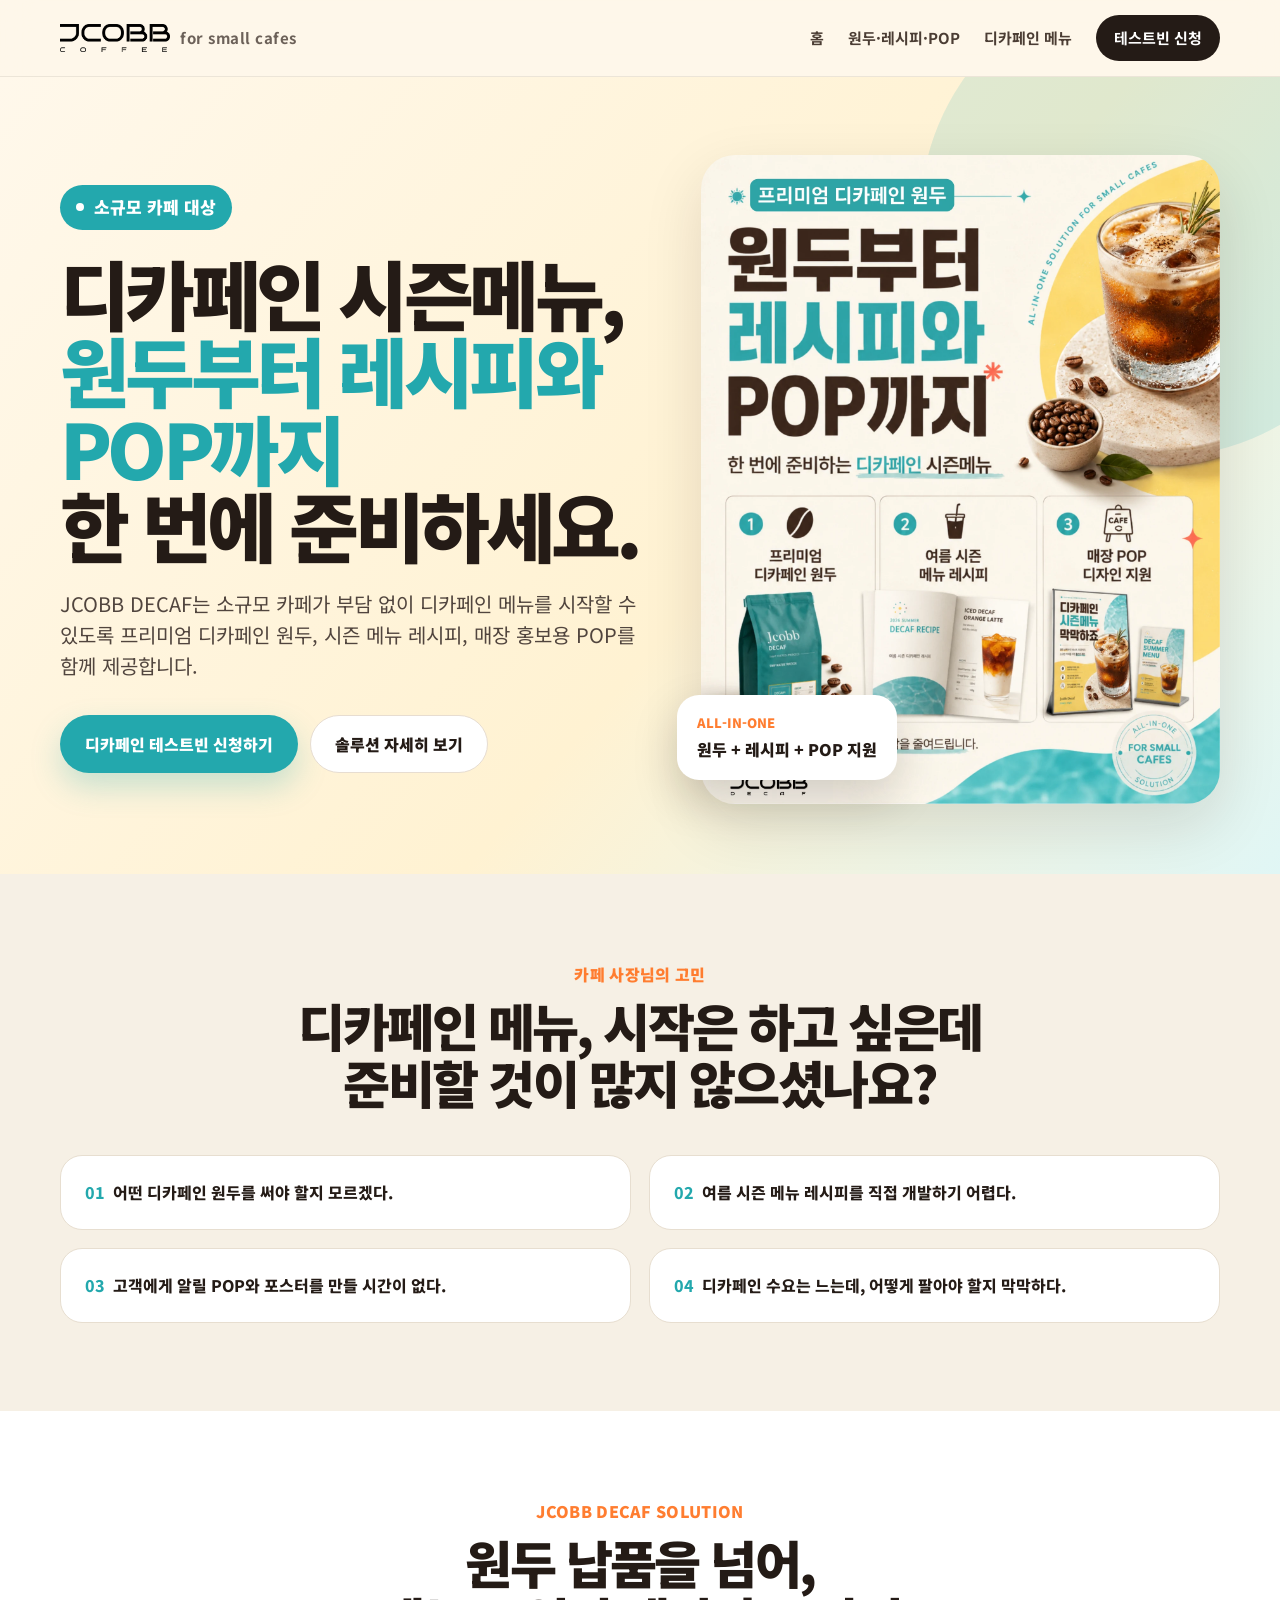
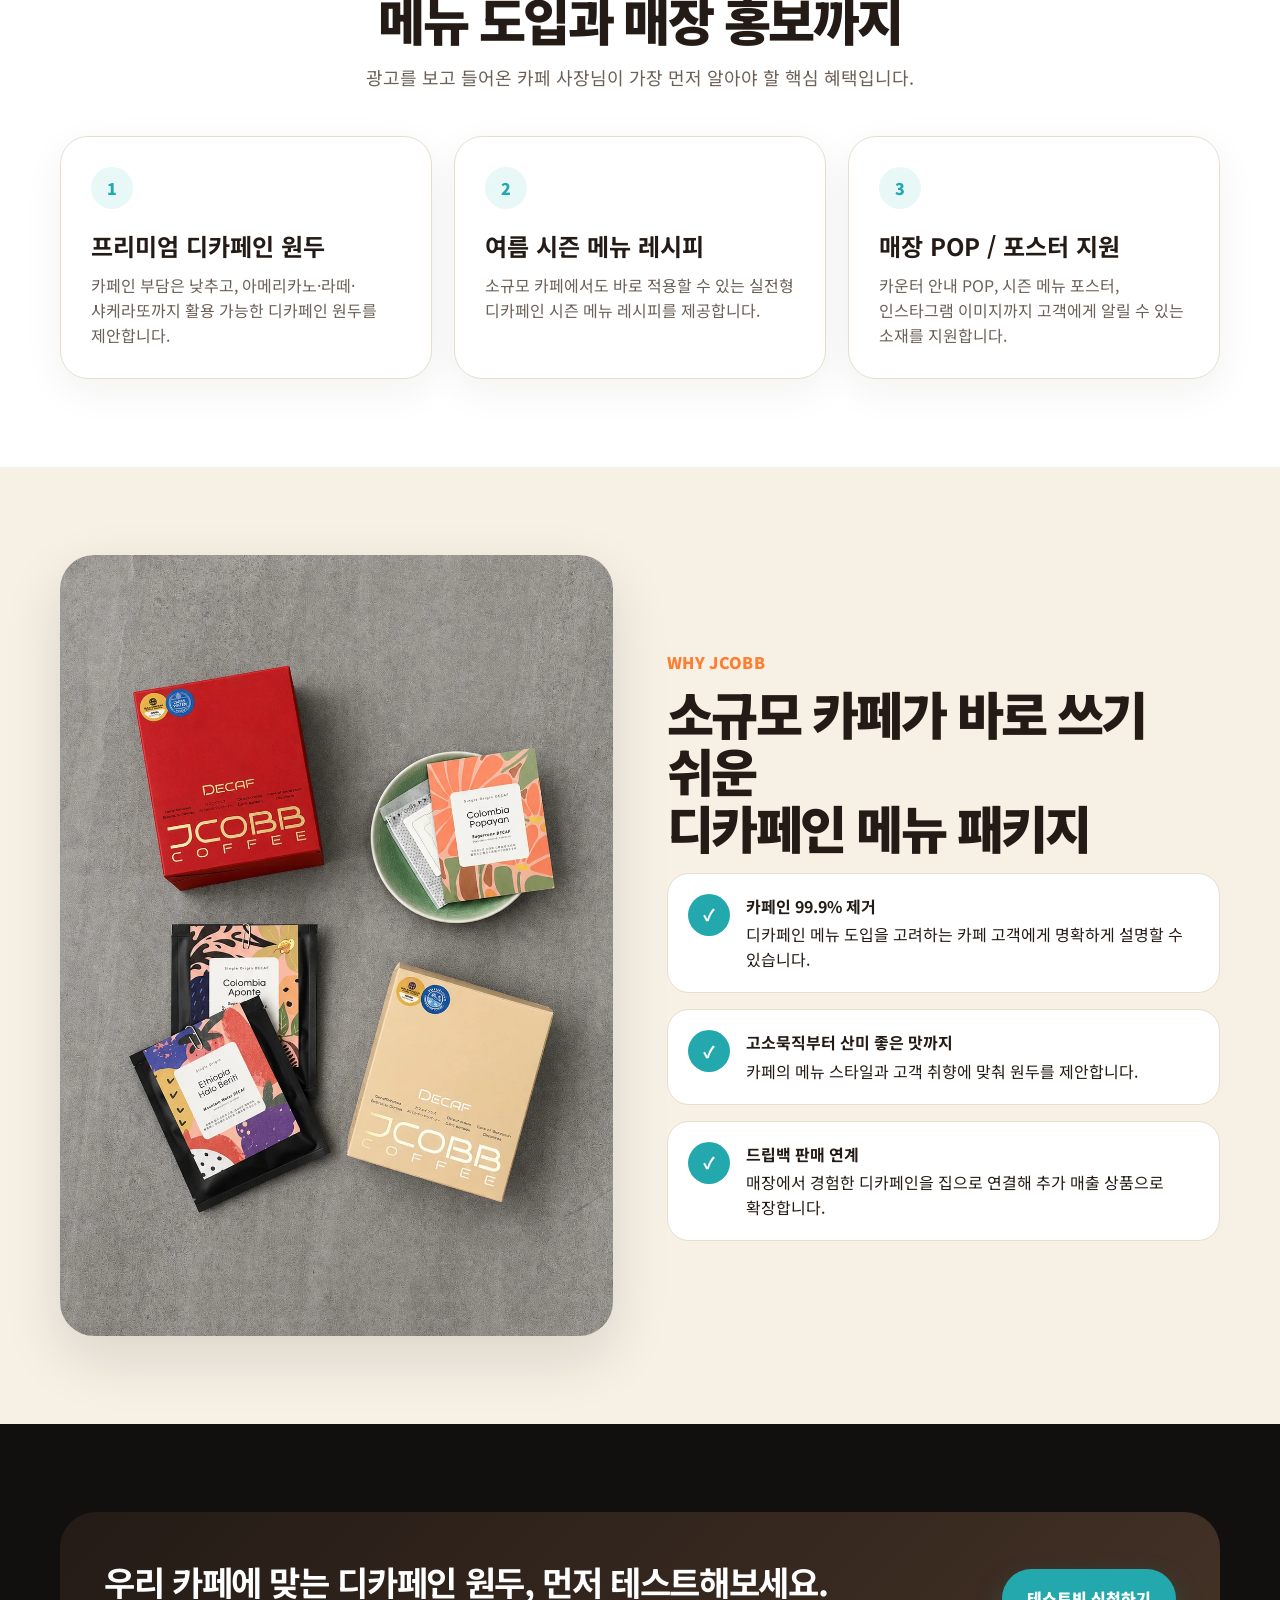
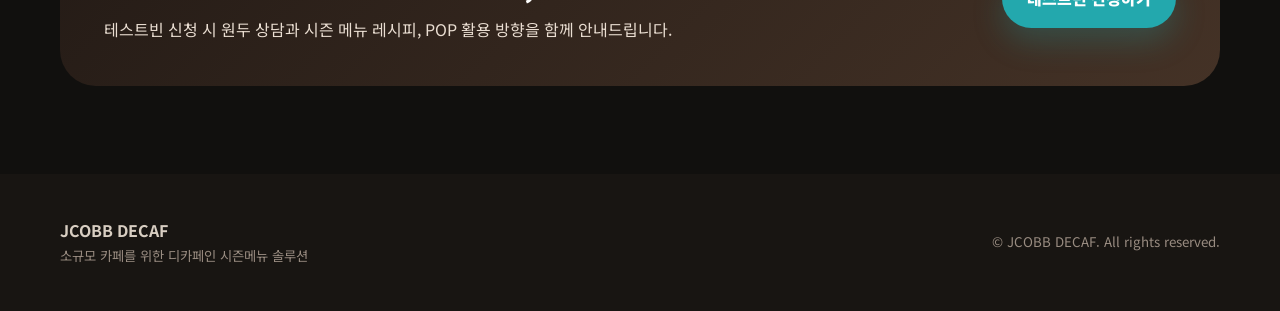
==== index.html @ 90cd60fe "Add files via upload" ====
<!doctype html><html lang="ko"><head><meta charset="utf-8"><meta name="viewport" content="width=device-width,initial-scale=1"><title>JCOBB DECAF | 소규모 카페 디카페인 시즌메뉴 솔루션</title><meta name="description" content="프리미엄 디카페인 원두, 시즌 메뉴 레시피, 매장 POP까지 함께 제공하는 소규모 카페용 디카페인 솔루션."><link rel="stylesheet" href="styles.css"></head><body>
<header class="topbar"><div class="container nav"><a class="logo" href="index.html"><img src="assets/logo.png" alt="JCOBB DECAF"><span>for small cafes</span></a><button class="mobile-toggle" aria-label="메뉴">☰</button><nav class="navlinks"><a href="index.html">홈</a><a href="solution.html">원두·레시피·POP</a><a href="products.html">디카페인 메뉴</a><a class="nav-cta" href="inquiry.html">테스트빈 신청</a></nav></div></header>
<main>
<section class="hero"><div class="container hero-grid"><div><div class="eyebrow">소규모 카페 대상</div><h1 class="h1">디카페인 시즌메뉴,<br><span class="teal">원두부터 레시피와 POP까지</span><br>한 번에 준비하세요.</h1><p class="lead">JCOBB DECAF는 소규모 카페가 부담 없이 디카페인 메뉴를 시작할 수 있도록 프리미엄 디카페인 원두, 시즌 메뉴 레시피, 매장 홍보용 POP를 함께 제공합니다.</p><div class="hero-actions"><a class="btn btn-primary" href="inquiry.html">디카페인 테스트빈 신청하기</a><a class="btn btn-secondary" href="solution.html">솔루션 자세히 보기</a></div></div><div class="hero-card"><img src="assets/hero_ad.webp" alt="디카페인 시즌메뉴 광고 이미지"><div class="floating-note"><small>ALL-IN-ONE</small>원두 + 레시피 + POP 지원</div></div></div></section>
<section class="section"><div class="container"><div class="section-head"><div class="kicker">카페 사장님의 고민</div><h2 class="title">디카페인 메뉴, 시작은 하고 싶은데<br>준비할 것이 많지 않으셨나요?</h2></div><div class="problem-grid"><div class="problem"><span>01</span>어떤 디카페인 원두를 써야 할지 모르겠다.</div><div class="problem"><span>02</span>여름 시즌 메뉴 레시피를 직접 개발하기 어렵다.</div><div class="problem"><span>03</span>고객에게 알릴 POP와 포스터를 만들 시간이 없다.</div><div class="problem"><span>04</span>디카페인 수요는 느는데, 어떻게 팔아야 할지 막막하다.</div></div></div></section>
<section class="section alt"><div class="container"><div class="section-head"><div class="kicker">JCOBB DECAF SOLUTION</div><h2 class="title">원두 납품을 넘어,<br>메뉴 도입과 매장 홍보까지</h2><p class="desc">광고를 보고 들어온 카페 사장님이 가장 먼저 알아야 할 핵심 혜택입니다.</p></div><div class="cards"><article class="card"><div class="num">1</div><h3>프리미엄 디카페인 원두</h3><p>카페인 부담은 낮추고, 아메리카노·라떼·샤케라또까지 활용 가능한 디카페인 원두를 제안합니다.</p></article><article class="card"><div class="num">2</div><h3>여름 시즌 메뉴 레시피</h3><p>소규모 카페에서도 바로 적용할 수 있는 실전형 디카페인 시즌 메뉴 레시피를 제공합니다.</p></article><article class="card"><div class="num">3</div><h3>매장 POP / 포스터 지원</h3><p>카운터 안내 POP, 시즌 메뉴 포스터, 인스타그램 이미지까지 고객에게 알릴 수 있는 소재를 지원합니다.</p></article></div></div></section>
<section class="section"><div class="container split"><div class="image-frame"><img src="assets/product_flatlay.webp" alt="JCOBB 디카페인 원두와 드립백 패키지"></div><div><div class="kicker">WHY JCOBB</div><h2 class="title">소규모 카페가 바로 쓰기 쉬운<br>디카페인 메뉴 패키지</h2><div class="feature-list"><div class="feature"><div class="icon">✓</div><div><b>카페인 99.9% 제거</b><span>디카페인 메뉴 도입을 고려하는 카페 고객에게 명확하게 설명할 수 있습니다.</span></div></div><div class="feature"><div class="icon">✓</div><div><b>고소묵직부터 산미 좋은 맛까지</b><span>카페의 메뉴 스타일과 고객 취향에 맞춰 원두를 제안합니다.</span></div></div><div class="feature"><div class="icon">✓</div><div><b>드립백 판매 연계</b><span>매장에서 경험한 디카페인을 집으로 연결해 추가 매출 상품으로 확장합니다.</span></div></div></div></div></div></section>
<section class="section dark"><div class="container"><div class="cta-band"><div><h2>우리 카페에 맞는 디카페인 원두, 먼저 테스트해보세요.</h2><p>테스트빈 신청 시 원두 상담과 시즌 메뉴 레시피, POP 활용 방향을 함께 안내드립니다.</p></div><a class="btn btn-primary" href="inquiry.html">테스트빈 신청하기</a></div></div></section>
</main><footer class="footer"><div class="container footer-grid"><div><b>JCOBB DECAF</b><br><small>소규모 카페를 위한 디카페인 시즌메뉴 솔루션</small></div><small>© JCOBB DECAF. All rights reserved.</small></div></footer><script src="script.js"></script></body></html>
---- styles.css ----
@import url('https://fonts.googleapis.com/css2?family=Noto+Sans+KR:wght@400;500;700;800;900&family=Noto+Serif+KR:wght@500;700;900&display=swap');
:root{
  --ink:#241b16; --muted:#6c6159; --cream:#fff8ea; --paper:#f6f0e5; --teal:#23a8ad; --orange:#ff7d30; --gold:#c99b5a; --line:#e7ded0; --dark:#11100e; --gray:#f5f2ec;
  --shadow:0 22px 60px rgba(30,18,10,.12); --radius:28px; --max:1160px;
}
*{box-sizing:border-box} html{scroll-behavior:smooth} body{margin:0;font-family:'Noto Sans KR',system-ui,-apple-system,BlinkMacSystemFont,sans-serif;color:var(--ink);background:var(--paper);word-break:keep-all;line-height:1.55} a{text-decoration:none;color:inherit} img{max-width:100%;display:block}.container{width:min(var(--max),calc(100% - 40px));margin:0 auto}.topbar{position:sticky;top:0;z-index:50;background:rgba(255,248,234,.86);backdrop-filter:blur(16px);border-bottom:1px solid rgba(36,27,22,.08)}.nav{height:76px;display:flex;align-items:center;justify-content:space-between;gap:20px}.logo{display:flex;align-items:center;gap:10px;font-weight:900;letter-spacing:.03em}.logo img{height:28px;width:auto}.logo span{font-size:15px;color:var(--muted);font-weight:700}.navlinks{display:flex;gap:24px;align-items:center;font-size:15px;font-weight:700;color:#4b3d34}.navlinks a:hover{color:var(--teal)}.nav-cta{padding:11px 18px;background:var(--ink);color:#fff;border-radius:999px}.mobile-toggle{display:none;border:0;background:none;font-size:24px}.hero{position:relative;overflow:hidden;background:linear-gradient(130deg,#fff8eb 0%,#fff2d2 58%,#e0f6f5 100%);padding:78px 0 70px}.hero::after{content:"";position:absolute;right:-120px;top:-100px;width:480px;height:480px;border-radius:50%;background:rgba(35,168,173,.14)}.hero-grid{display:grid;grid-template-columns:1.06fr .94fr;gap:56px;align-items:center;position:relative;z-index:1}.eyebrow{display:inline-flex;align-items:center;gap:10px;padding:9px 16px;border-radius:999px;background:var(--teal);color:#fff;font-weight:900;font-size:17px;margin-bottom:24px}.eyebrow::before{content:"";width:8px;height:8px;border-radius:50%;background:#fff}.h1{font-size:clamp(42px,6vw,76px);line-height:1.02;letter-spacing:-.06em;margin:0 0 24px;font-weight:900}.h1 .teal{color:var(--teal)}.lead{font-size:20px;color:#51453e;max-width:620px;margin:0 0 34px}.hero-actions{display:flex;gap:12px;flex-wrap:wrap}.btn{display:inline-flex;align-items:center;justify-content:center;gap:10px;border-radius:999px;padding:16px 24px;font-weight:900;border:1px solid transparent;transition:.2s}.btn-primary{background:var(--teal);color:#fff;box-shadow:0 14px 30px rgba(35,168,173,.25)}.btn-primary:hover{transform:translateY(-2px)}.btn-secondary{background:#fff;color:var(--ink);border-color:#e7ddd1}.hero-card{position:relative}.hero-card img{border-radius:34px;box-shadow:var(--shadow);background:#fff}.floating-note{position:absolute;left:-24px;bottom:24px;background:#fff;border-radius:22px;padding:18px 20px;box-shadow:0 18px 45px rgba(30,18,10,.18);font-weight:900}.floating-note small{display:block;color:var(--orange);font-size:13px;margin-bottom:4px}.section{padding:88px 0}.section.alt{background:#fff}.section.dark{background:var(--dark);color:#fff}.section-head{text-align:center;margin:0 auto 44px;max-width:760px}.section-head.left{text-align:left;margin-left:0}.kicker{font-weight:900;color:var(--orange);letter-spacing:.02em;margin-bottom:10px}.title{font-size:clamp(32px,4vw,54px);line-height:1.12;letter-spacing:-.05em;margin:0 0 16px;font-weight:900}.title.serif{font-family:'Noto Serif KR',serif;font-weight:900}.desc{font-size:18px;color:var(--muted);margin:0}.dark .desc{color:#d5c9bd}.cards{display:grid;grid-template-columns:repeat(3,1fr);gap:22px}.card{background:#fff;border:1px solid var(--line);border-radius:var(--radius);padding:30px;box-shadow:0 12px 40px rgba(50,30,20,.06)}.card .num{width:42px;height:42px;border-radius:50%;display:grid;place-items:center;background:#e8f8f7;color:var(--teal);font-weight:900;margin-bottom:22px}.card h3{font-size:24px;line-height:1.25;margin:0 0 12px}.card p{margin:0;color:var(--muted)}.problem-grid{display:grid;grid-template-columns:1fr 1fr;gap:18px}.problem{padding:24px;border-radius:22px;background:#fff;border:1px solid var(--line);font-weight:800}.problem span{color:var(--teal);margin-right:8px}.split{display:grid;grid-template-columns:1fr 1fr;gap:54px;align-items:center}.image-frame{border-radius:34px;overflow:hidden;box-shadow:var(--shadow);background:#fff}.image-frame.dark-img{background:#111}.feature-list{display:grid;gap:16px}.feature{display:flex;gap:16px;align-items:flex-start;padding:20px;background:#fff;border:1px solid var(--line);border-radius:22px}.feature b{display:block;margin-bottom:4px}.feature .icon{width:42px;height:42px;border-radius:50%;display:grid;place-items:center;background:var(--teal);color:white;font-weight:900;flex:0 0 auto}.flow{display:grid;grid-template-columns:repeat(5,1fr);gap:14px;margin-top:32px}.step{background:#fff;border:1px solid var(--line);border-radius:22px;padding:20px;text-align:center;font-weight:900}.step small{display:block;color:var(--teal);font-size:13px;margin-bottom:8px}.menu-grid{display:grid;grid-template-columns:repeat(4,1fr);gap:18px}.menu-card{background:#fff;border-radius:24px;border:1px solid var(--line);padding:24px}.menu-card h3{margin:0 0 10px;font-size:20px}.menu-card p{margin:0;color:var(--muted);font-size:15px}.tagline{display:flex;justify-content:center;gap:12px;flex-wrap:wrap;margin-top:24px}.tag{padding:10px 16px;border-radius:999px;background:#fff;border:1px solid var(--line);font-weight:800;color:#5a4d44}.dark .tag{background:#1d1b18;border-color:#38322c;color:#eee}.cta-band{background:linear-gradient(135deg,var(--ink),#443226);color:#fff;border-radius:36px;padding:44px;display:flex;justify-content:space-between;align-items:center;gap:24px}.cta-band h2{margin:0;font-size:34px;letter-spacing:-.04em}.cta-band p{margin:8px 0 0;color:#eaded2}.form-wrap{display:grid;grid-template-columns:.8fr 1.2fr;gap:38px;align-items:start}.form-panel{background:#fff;border:1px solid var(--line);border-radius:34px;padding:34px;box-shadow:var(--shadow)}.form-grid{display:grid;grid-template-columns:1fr 1fr;gap:18px}.field{display:flex;flex-direction:column;gap:8px}.field.full{grid-column:1/-1}.field label{font-weight:900;font-size:14px}.field input,.field select,.field textarea{width:100%;border:1px solid #ddd2c7;border-radius:16px;padding:14px 15px;font:inherit;background:#fff;color:var(--ink)}.field textarea{min-height:130px;resize:vertical}.form-note{font-size:14px;color:var(--muted);margin-top:14px}.footer{padding:44px 0;background:#181512;color:#d8cec2}.footer-grid{display:flex;justify-content:space-between;gap:24px;align-items:center}.footer small{color:#998c81}.page-hero{padding:74px 0 52px;background:var(--cream);border-bottom:1px solid var(--line)}.page-hero .container{display:grid;grid-template-columns:1fr .65fr;gap:44px;align-items:center}.mini-hero-img{border-radius:28px;overflow:hidden;box-shadow:var(--shadow)}.table{width:100%;border-collapse:separate;border-spacing:0 12px}.table td{background:#fff;padding:18px;border-top:1px solid var(--line);border-bottom:1px solid var(--line)}.table td:first-child{font-weight:900;border-left:1px solid var(--line);border-radius:16px 0 0 16px;width:28%}.table td:last-child{border-right:1px solid var(--line);border-radius:0 16px 16px 0;color:var(--muted)}.toast{display:none;margin-top:18px;padding:16px;border-radius:16px;background:#e8f8f7;color:#106467;font-weight:900}.toast.show{display:block}@media (max-width:900px){.mobile-toggle{display:block}.navlinks{position:absolute;left:20px;right:20px;top:76px;background:#fff;border:1px solid var(--line);border-radius:22px;box-shadow:var(--shadow);padding:18px;display:none;flex-direction:column;align-items:flex-start}.navlinks.open{display:flex}.hero-grid,.split,.form-wrap,.page-hero .container{grid-template-columns:1fr}.cards,.menu-grid{grid-template-columns:1fr}.flow{grid-template-columns:1fr 1fr}.hero{padding-top:48px}.floating-note{position:relative;left:auto;bottom:auto;margin-top:14px}.cta-band{flex-direction:column;align-items:flex-start}.form-grid{grid-template-columns:1fr}.footer-grid{flex-direction:column;align-items:flex-start}.h1{font-size:44px}.section{padding:62px 0}.problem-grid{grid-template-columns:1fr}}
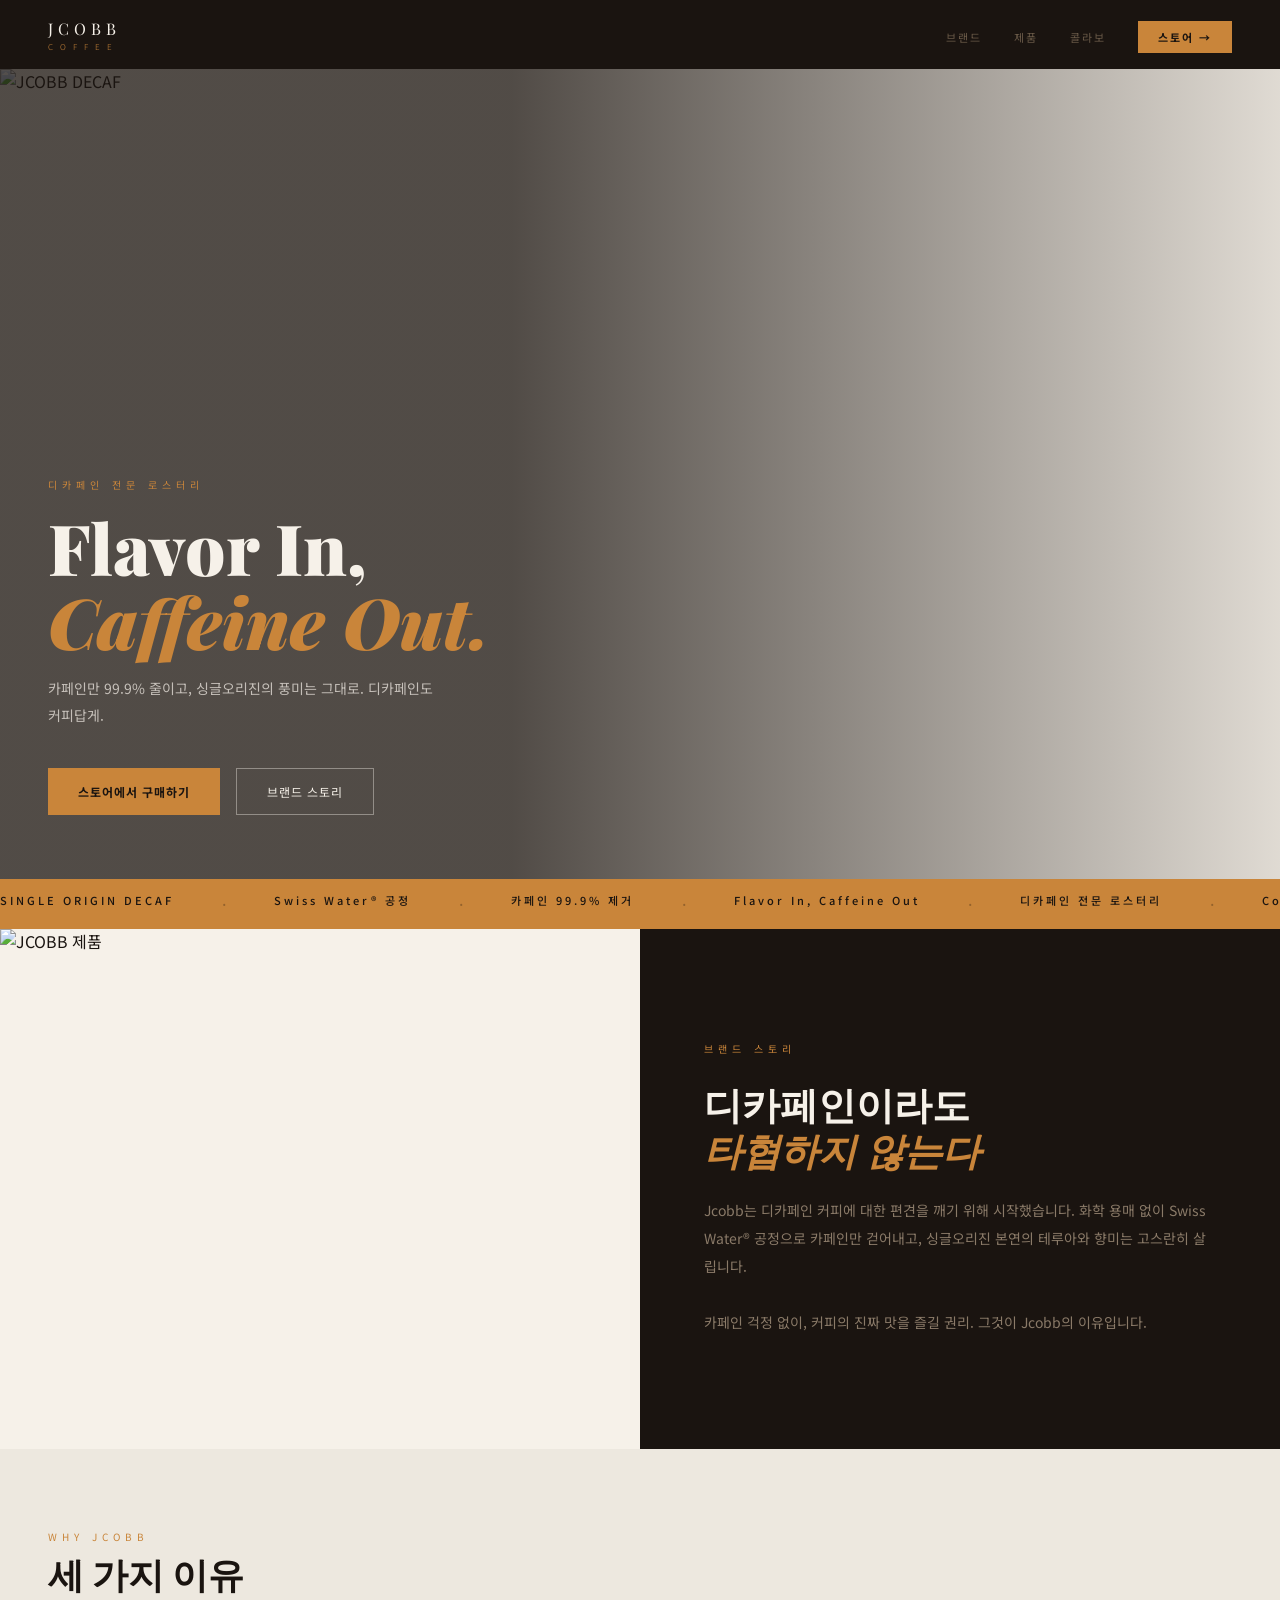
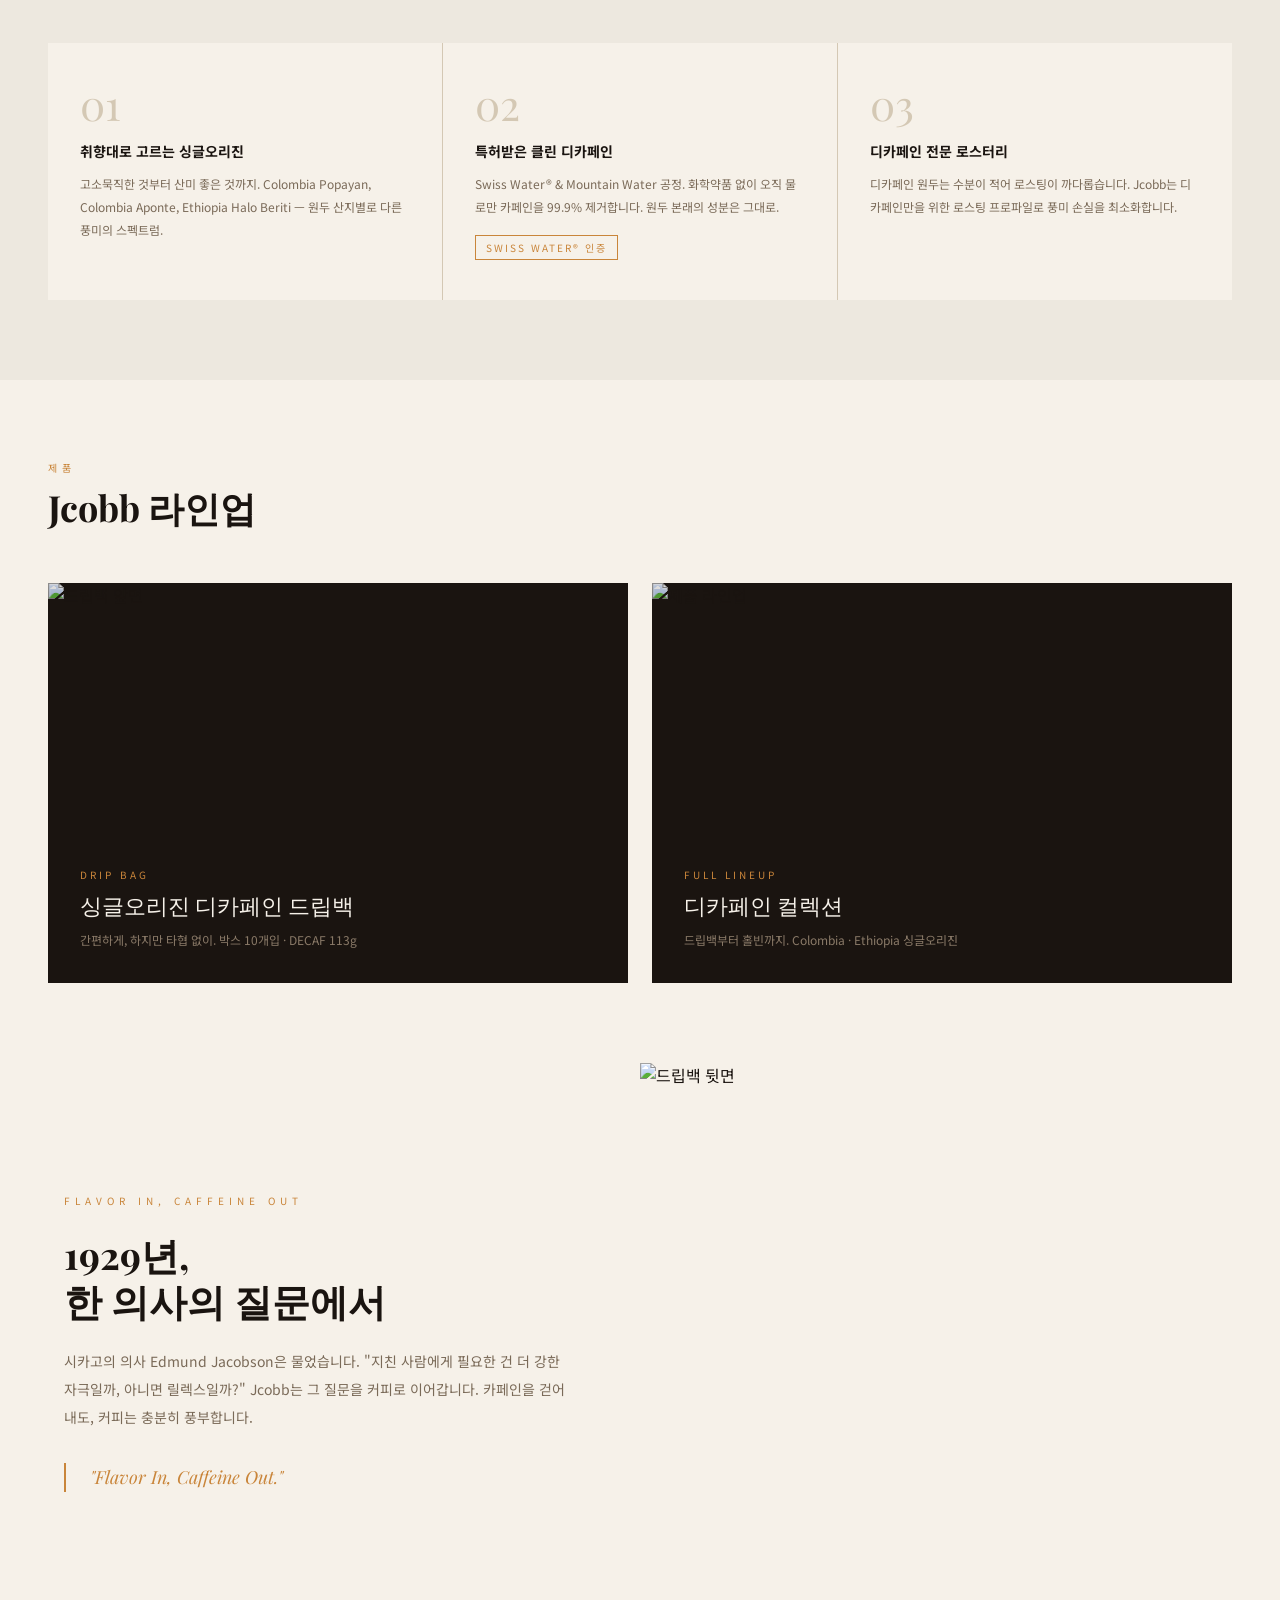
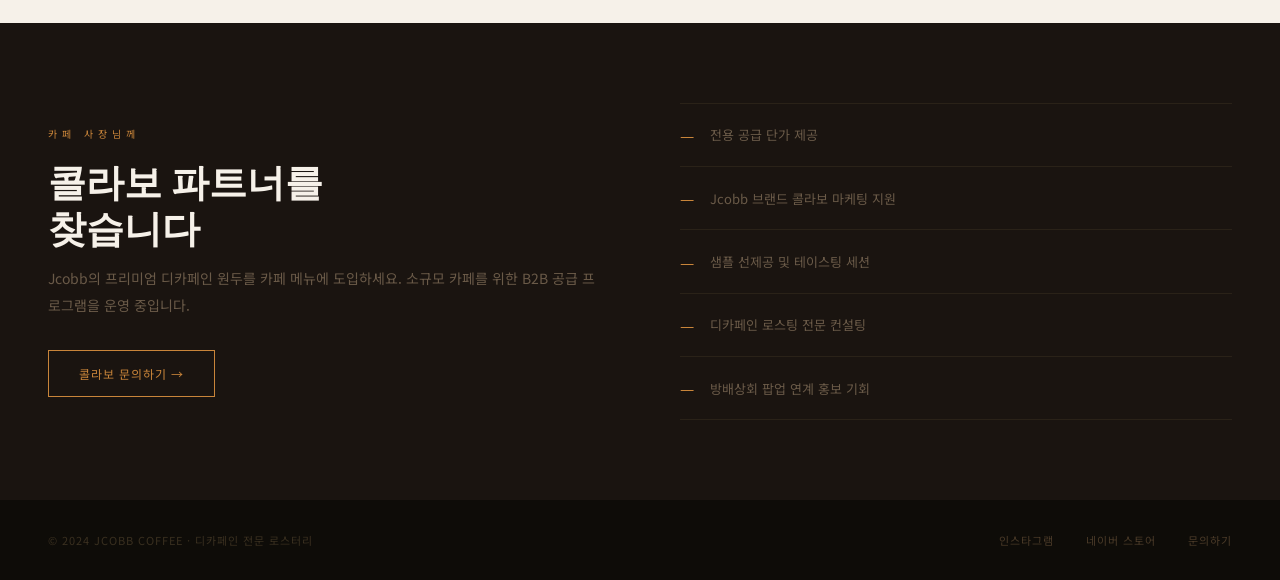
==== commit edbcecd7: "Add files via upload" ====
--- a/index.html
+++ b/index.html
@@ -1,9 +1,232 @@
-<!doctype html><html lang="ko"><head><meta charset="utf-8"><meta name="viewport" content="width=device-width,initial-scale=1"><title>JCOBB DECAF | 소규모 카페 디카페인 시즌메뉴 솔루션</title><meta name="description" content="프리미엄 디카페인 원두, 시즌 메뉴 레시피, 매장 POP까지 함께 제공하는 소규모 카페용 디카페인 솔루션."><link rel="stylesheet" href="styles.css"></head><body>
-<header class="topbar"><div class="container nav"><a class="logo" href="index.html"><img src="assets/logo.png" alt="JCOBB DECAF"><span>for small cafes</span></a><button class="mobile-toggle" aria-label="메뉴">☰</button><nav class="navlinks"><a href="index.html">홈</a><a href="solution.html">원두·레시피·POP</a><a href="products.html">디카페인 메뉴</a><a class="nav-cta" href="inquiry.html">테스트빈 신청</a></nav></div></header>
-<main>
-<section class="hero"><div class="container hero-grid"><div><div class="eyebrow">소규모 카페 대상</div><h1 class="h1">디카페인 시즌메뉴,<br><span class="teal">원두부터 레시피와 POP까지</span><br>한 번에 준비하세요.</h1><p class="lead">JCOBB DECAF는 소규모 카페가 부담 없이 디카페인 메뉴를 시작할 수 있도록 프리미엄 디카페인 원두, 시즌 메뉴 레시피, 매장 홍보용 POP를 함께 제공합니다.</p><div class="hero-actions"><a class="btn btn-primary" href="inquiry.html">디카페인 테스트빈 신청하기</a><a class="btn btn-secondary" href="solution.html">솔루션 자세히 보기</a></div></div><div class="hero-card"><img src="assets/hero_ad.webp" alt="디카페인 시즌메뉴 광고 이미지"><div class="floating-note"><small>ALL-IN-ONE</small>원두 + 레시피 + POP 지원</div></div></div></section>
-<section class="section"><div class="container"><div class="section-head"><div class="kicker">카페 사장님의 고민</div><h2 class="title">디카페인 메뉴, 시작은 하고 싶은데<br>준비할 것이 많지 않으셨나요?</h2></div><div class="problem-grid"><div class="problem"><span>01</span>어떤 디카페인 원두를 써야 할지 모르겠다.</div><div class="problem"><span>02</span>여름 시즌 메뉴 레시피를 직접 개발하기 어렵다.</div><div class="problem"><span>03</span>고객에게 알릴 POP와 포스터를 만들 시간이 없다.</div><div class="problem"><span>04</span>디카페인 수요는 느는데, 어떻게 팔아야 할지 막막하다.</div></div></div></section>
-<section class="section alt"><div class="container"><div class="section-head"><div class="kicker">JCOBB DECAF SOLUTION</div><h2 class="title">원두 납품을 넘어,<br>메뉴 도입과 매장 홍보까지</h2><p class="desc">광고를 보고 들어온 카페 사장님이 가장 먼저 알아야 할 핵심 혜택입니다.</p></div><div class="cards"><article class="card"><div class="num">1</div><h3>프리미엄 디카페인 원두</h3><p>카페인 부담은 낮추고, 아메리카노·라떼·샤케라또까지 활용 가능한 디카페인 원두를 제안합니다.</p></article><article class="card"><div class="num">2</div><h3>여름 시즌 메뉴 레시피</h3><p>소규모 카페에서도 바로 적용할 수 있는 실전형 디카페인 시즌 메뉴 레시피를 제공합니다.</p></article><article class="card"><div class="num">3</div><h3>매장 POP / 포스터 지원</h3><p>카운터 안내 POP, 시즌 메뉴 포스터, 인스타그램 이미지까지 고객에게 알릴 수 있는 소재를 지원합니다.</p></article></div></div></section>
-<section class="section"><div class="container split"><div class="image-frame"><img src="assets/product_flatlay.webp" alt="JCOBB 디카페인 원두와 드립백 패키지"></div><div><div class="kicker">WHY JCOBB</div><h2 class="title">소규모 카페가 바로 쓰기 쉬운<br>디카페인 메뉴 패키지</h2><div class="feature-list"><div class="feature"><div class="icon">✓</div><div><b>카페인 99.9% 제거</b><span>디카페인 메뉴 도입을 고려하는 카페 고객에게 명확하게 설명할 수 있습니다.</span></div></div><div class="feature"><div class="icon">✓</div><div><b>고소묵직부터 산미 좋은 맛까지</b><span>카페의 메뉴 스타일과 고객 취향에 맞춰 원두를 제안합니다.</span></div></div><div class="feature"><div class="icon">✓</div><div><b>드립백 판매 연계</b><span>매장에서 경험한 디카페인을 집으로 연결해 추가 매출 상품으로 확장합니다.</span></div></div></div></div></div></section>
-<section class="section dark"><div class="container"><div class="cta-band"><div><h2>우리 카페에 맞는 디카페인 원두, 먼저 테스트해보세요.</h2><p>테스트빈 신청 시 원두 상담과 시즌 메뉴 레시피, POP 활용 방향을 함께 안내드립니다.</p></div><a class="btn btn-primary" href="inquiry.html">테스트빈 신청하기</a></div></div></section>
-</main><footer class="footer"><div class="container footer-grid"><div><b>JCOBB DECAF</b><br><small>소규모 카페를 위한 디카페인 시즌메뉴 솔루션</small></div><small>© JCOBB DECAF. All rights reserved.</small></div></footer><script src="script.js"></script></body></html>
+<!DOCTYPE html>
+<html lang="ko">
+<head>
+<meta charset="UTF-8">
+<meta name="viewport" content="width=device-width, initial-scale=1.0">
+<title>JCOBB COFFEE — 싱글오리진 디카페인 로스터리</title>
+<link rel="preconnect" href="https://fonts.googleapis.com">
+<link rel="preconnect" href="https://fonts.gstatic.com" crossorigin>
+<link href="https://fonts.googleapis.com/css2?family=Playfair+Display:ital,wght@0,400;0,700;0,900;1,400;1,700&family=Noto+Sans+KR:wght@300;400;500;700&display=swap" rel="stylesheet">
+<style>
+*{margin:0;padding:0;box-sizing:border-box;}
+:root{--ink:#1a1410;--cream:#f6f1e9;--warm:#ede8df;--amber:#c9853a;--muted:#7a6a58;--light:#a89880;}
+body{font-family:'Noto Sans KR',sans-serif;background:var(--cream);color:var(--ink);}
+img{display:block;width:100%;object-fit:cover;}
+.nav{background:var(--ink);padding:1.1rem 3rem;display:flex;justify-content:space-between;align-items:center;position:sticky;top:0;z-index:100;}
+.logo{font-family:'Playfair Display',serif;font-size:16px;letter-spacing:5px;color:var(--cream);}
+.logo span{display:block;font-size:8px;letter-spacing:7px;color:var(--amber);font-family:'Noto Sans KR',sans-serif;font-weight:300;margin-top:2px;}
+.nav-links{display:flex;gap:2rem;list-style:none;}
+.nav-links a{text-decoration:none;color:#6a5a48;font-size:11px;letter-spacing:2px;transition:color 0.2s;}
+.nav-links a:hover{color:var(--cream);}
+.nav-store{background:var(--amber);color:var(--ink)!important;padding:8px 20px;font-weight:700!important;}
+.hero{position:relative;height:90vh;overflow:hidden;}
+.hero-img{width:100%;height:100%;object-fit:cover;object-position:center;}
+.hero-overlay{position:absolute;inset:0;background:linear-gradient(to right,rgba(26,20,16,0.75) 40%,rgba(26,20,16,0.1) 100%);}
+.hero-content{position:absolute;inset:0;display:flex;flex-direction:column;justify-content:flex-end;padding:4rem 3rem;}
+.hero-eyebrow{font-size:10px;letter-spacing:5px;color:var(--amber);text-transform:uppercase;margin-bottom:1.2rem;}
+.hero-h1{font-family:'Playfair Display',serif;font-size:clamp(40px,5.5vw,72px);font-weight:900;color:var(--cream);line-height:1.05;margin-bottom:1rem;max-width:580px;}
+.hero-h1 em{font-style:italic;color:var(--amber);}
+.hero-sub{font-size:14px;color:rgba(246,241,233,0.7);line-height:1.9;max-width:400px;margin-bottom:2.5rem;}
+.hero-btns{display:flex;gap:1rem;}
+.btn-amber{background:var(--amber);color:var(--ink);padding:14px 30px;font-size:12px;font-weight:700;letter-spacing:1px;border:none;cursor:pointer;font-family:'Noto Sans KR',sans-serif;}
+.btn-ghost{background:transparent;color:var(--cream);padding:14px 30px;font-size:12px;letter-spacing:1px;border:1px solid rgba(246,241,233,0.4);cursor:pointer;font-family:'Noto Sans KR',sans-serif;}
+.ticker{background:var(--amber);padding:0.8rem 0;overflow:hidden;}
+.ticker-track{display:flex;gap:3rem;animation:tick 20s linear infinite;white-space:nowrap;}
+@keyframes tick{0%{transform:translateX(0)}100%{transform:translateX(-50%)}}
+.ticker-item{font-size:11px;letter-spacing:3px;color:var(--ink);font-weight:500;flex-shrink:0;}
+.ticker-sep{color:rgba(26,20,16,0.3);}
+.statement{display:grid;grid-template-columns:1fr 1fr;min-height:520px;}
+.stmt-img{overflow:hidden;}
+.stmt-img img{height:100%;object-fit:cover;transition:transform 0.6s;}
+.stmt-img:hover img{transform:scale(1.03);}
+.stmt-text{background:var(--ink);padding:5rem 4rem;display:flex;flex-direction:column;justify-content:center;}
+.stmt-eyebrow{font-size:10px;letter-spacing:5px;color:var(--amber);text-transform:uppercase;margin-bottom:1.5rem;}
+.stmt-h{font-family:'Playfair Display',serif;font-size:clamp(26px,3vw,40px);font-weight:700;color:var(--cream);line-height:1.2;margin-bottom:1.5rem;}
+.stmt-h em{font-style:italic;color:var(--amber);}
+.stmt-body{font-size:14px;color:#8a7a68;line-height:2;}
+.features{background:var(--warm);padding:5rem 3rem;}
+.feat-header{margin-bottom:3rem;}
+.feat-eyebrow{font-size:10px;letter-spacing:5px;color:var(--amber);text-transform:uppercase;margin-bottom:0.5rem;}
+.feat-h{font-family:'Playfair Display',serif;font-size:clamp(24px,3vw,36px);font-weight:700;color:var(--ink);line-height:1.2;}
+.feat-grid{display:grid;grid-template-columns:repeat(3,1fr);gap:1px;background:#d4c8b4;}
+.feat-card{background:var(--cream);padding:2.5rem 2rem;}
+.feat-num{font-family:'Playfair Display',serif;font-size:42px;font-weight:400;color:#d4c8b4;line-height:1;margin-bottom:1rem;}
+.feat-title{font-size:14px;font-weight:700;color:var(--ink);margin-bottom:0.75rem;}
+.feat-desc{font-size:12px;color:var(--muted);line-height:1.9;}
+.feat-badge{display:inline-block;margin-top:1rem;font-size:10px;letter-spacing:2px;color:var(--amber);border:0.5px solid var(--amber);padding:4px 10px;}
+.products{padding:5rem 3rem;background:var(--cream);}
+.prod-eyebrow{font-size:10px;letter-spacing:5px;color:var(--amber);text-transform:uppercase;margin-bottom:0.5rem;}
+.prod-h{font-family:'Playfair Display',serif;font-size:clamp(24px,3vw,36px);font-weight:700;color:var(--ink);margin-bottom:3rem;}
+.prod-grid{display:grid;grid-template-columns:repeat(2,1fr);gap:1.5rem;}
+.prod-card{position:relative;overflow:hidden;background:var(--ink);}
+.prod-card img{height:400px;object-fit:cover;opacity:0.85;transition:all 0.5s;}
+.prod-card:hover img{opacity:0.7;transform:scale(1.03);}
+.prod-info{position:absolute;bottom:0;left:0;right:0;padding:2rem;background:linear-gradient(to top,rgba(26,20,16,0.95) 0%,transparent 100%);}
+.prod-type{font-size:10px;letter-spacing:3px;color:var(--amber);text-transform:uppercase;margin-bottom:0.5rem;}
+.prod-name{font-family:'Playfair Display',serif;font-size:22px;color:var(--cream);margin-bottom:0.5rem;}
+.prod-desc{font-size:12px;color:#8a7a68;line-height:1.7;}
+.brand-story{display:grid;grid-template-columns:1fr 1fr;min-height:560px;}
+.bs-text{background:var(--cream);padding:5rem 4rem;display:flex;flex-direction:column;justify-content:center;}
+.bs-eyebrow{font-size:10px;letter-spacing:5px;color:var(--amber);text-transform:uppercase;margin-bottom:1.5rem;}
+.bs-h{font-family:'Playfair Display',serif;font-size:clamp(26px,3vw,38px);font-weight:700;color:var(--ink);line-height:1.2;margin-bottom:1.5rem;}
+.bs-body{font-size:14px;color:var(--muted);line-height:2;margin-bottom:2rem;}
+.bs-quote{font-family:'Playfair Display',serif;font-size:18px;font-style:italic;color:var(--amber);border-left:2px solid var(--amber);padding-left:1.5rem;line-height:1.6;}
+.bs-img{overflow:hidden;}
+.bs-img img{height:100%;object-fit:cover;}
+.collab{background:var(--ink);padding:5rem 3rem;display:grid;grid-template-columns:1fr 1fr;gap:5rem;align-items:center;}
+.collab-h{font-family:'Playfair Display',serif;font-size:clamp(26px,3vw,40px);font-weight:700;color:var(--cream);line-height:1.2;margin-bottom:1rem;}
+.collab-sub{font-size:14px;color:#6a5a48;line-height:1.9;margin-bottom:2rem;}
+.btn-outline-amber{background:transparent;color:var(--amber);padding:14px 30px;font-size:12px;letter-spacing:1px;border:1px solid var(--amber);cursor:pointer;font-family:'Noto Sans KR',sans-serif;}
+.collab-list{list-style:none;display:flex;flex-direction:column;}
+.collab-item{padding:1.2rem 0;border-bottom:0.5px solid #2a2218;display:flex;gap:1rem;align-items:center;}
+.collab-item:first-child{border-top:0.5px solid #2a2218;}
+.collab-dash{color:var(--amber);}
+.collab-item p{font-size:13px;color:#6a5a48;}
+.footer{background:#0e0c08;padding:2rem 3rem;display:flex;justify-content:space-between;align-items:center;flex-wrap:wrap;gap:1rem;}
+.footer p{font-size:11px;color:#3a3020;letter-spacing:1px;}
+.footer a{font-size:11px;color:#4a3a28;text-decoration:none;letter-spacing:1px;}
+.footer a:hover{color:var(--muted);}
+@media(max-width:768px){
+  .nav{padding:1rem 1.5rem;}
+  .nav-links{gap:1rem;}
+  .hero-content{padding:2rem 1.5rem;}
+  .hero-h1{font-size:36px;}
+  .statement,.brand-story,.collab{grid-template-columns:1fr;}
+  .stmt-img,.bs-img{height:300px;}
+  .feat-grid,.prod-grid{grid-template-columns:1fr;}
+  .features,.products,.collab{padding:3rem 1.5rem;}
+  .stmt-text,.bs-text{padding:3rem 1.5rem;}
+}
+</style>
+</head>
+<body>
+<nav class="nav">
+  <div class="logo">JCOBB<span>COFFEE</span></div>
+  <ul class="nav-links">
+    <li><a href="#story">브랜드</a></li>
+    <li><a href="#products">제품</a></li>
+    <li><a href="#collab">콜라보</a></li>
+    <li><a href="https://smartstore.naver.com/coffeesocietyseoul" target="_blank" class="nav-store">스토어 →</a></li>
+  </ul>
+</nav>
+<div class="hero">
+  <img class="hero-img" src="https://raw.githubusercontent.com/junhachung29-dev/Jcobb_coffee/main/images/product-2.png" alt="JCOBB DECAF">
+  <div class="hero-overlay"></div>
+  <div class="hero-content">
+    <p class="hero-eyebrow">디카페인 전문 로스터리</p>
+    <h1 class="hero-h1">Flavor In,<br><em>Caffeine Out.</em></h1>
+    <p class="hero-sub">카페인만 99.9% 줄이고, 싱글오리진의 풍미는 그대로. 디카페인도 커피답게.</p>
+    <div class="hero-btns">
+      <button class="btn-amber" onclick="window.open('https://smartstore.naver.com/coffeesocietyseoul','_blank')">스토어에서 구매하기</button>
+      <button class="btn-ghost">브랜드 스토리</button>
+    </div>
+  </div>
+</div>
+<div class="ticker">
+  <div class="ticker-track">
+    <span class="ticker-item">SINGLE ORIGIN DECAF</span><span class="ticker-sep"> · </span>
+    <span class="ticker-item">Swiss Water® 공정</span><span class="ticker-sep"> · </span>
+    <span class="ticker-item">카페인 99.9% 제거</span><span class="ticker-sep"> · </span>
+    <span class="ticker-item">Flavor In, Caffeine Out</span><span class="ticker-sep"> · </span>
+    <span class="ticker-item">디카페인 전문 로스터리</span><span class="ticker-sep"> · </span>
+    <span class="ticker-item">Colombia · Ethiopia</span><span class="ticker-sep"> · </span>
+    <span class="ticker-item">SINGLE ORIGIN DECAF</span><span class="ticker-sep"> · </span>
+    <span class="ticker-item">Swiss Water® 공정</span><span class="ticker-sep"> · </span>
+    <span class="ticker-item">카페인 99.9% 제거</span><span class="ticker-sep"> · </span>
+    <span class="ticker-item">Flavor In, Caffeine Out</span><span class="ticker-sep"> · </span>
+    <span class="ticker-item">디카페인 전문 로스터리</span><span class="ticker-sep"> · </span>
+    <span class="ticker-item">Colombia · Ethiopia</span><span class="ticker-sep"> · </span>
+  </div>
+</div>
+<div class="statement" id="story">
+  <div class="stmt-img">
+    <img src="https://raw.githubusercontent.com/junhachung29-dev/Jcobb_coffee/main/images/product-1.png" alt="JCOBB 제품">
+  </div>
+  <div class="stmt-text">
+    <p class="stmt-eyebrow">브랜드 스토리</p>
+    <h2 class="stmt-h">디카페인이라도<br><em>타협하지 않는다</em></h2>
+    <p class="stmt-body">Jcobb는 디카페인 커피에 대한 편견을 깨기 위해 시작했습니다. 화학 용매 없이 Swiss Water® 공정으로 카페인만 걷어내고, 싱글오리진 본연의 테루아와 향미는 고스란히 살립니다.<br><br>카페인 걱정 없이, 커피의 진짜 맛을 즐길 권리. 그것이 Jcobb의 이유입니다.</p>
+  </div>
+</div>
+<div class="features">
+  <div class="feat-header">
+    <p class="feat-eyebrow">Why Jcobb</p>
+    <h2 class="feat-h">세 가지 이유</h2>
+  </div>
+  <div class="feat-grid">
+    <div class="feat-card">
+      <div class="feat-num">01</div>
+      <p class="feat-title">취향대로 고르는 싱글오리진</p>
+      <p class="feat-desc">고소묵직한 것부터 산미 좋은 것까지. Colombia Popayan, Colombia Aponte, Ethiopia Halo Beriti — 원두 산지별로 다른 풍미의 스펙트럼.</p>
+    </div>
+    <div class="feat-card">
+      <div class="feat-num">02</div>
+      <p class="feat-title">특허받은 클린 디카페인</p>
+      <p class="feat-desc">Swiss Water® & Mountain Water 공정. 화학약품 없이 오직 물로만 카페인을 99.9% 제거합니다. 원두 본래의 성분은 그대로.</p>
+      <span class="feat-badge">SWISS WATER® 인증</span>
+    </div>
+    <div class="feat-card">
+      <div class="feat-num">03</div>
+      <p class="feat-title">디카페인 전문 로스터리</p>
+      <p class="feat-desc">디카페인 원두는 수분이 적어 로스팅이 까다롭습니다. Jcobb는 디카페인만을 위한 로스팅 프로파일로 풍미 손실을 최소화합니다.</p>
+    </div>
+  </div>
+</div>
+<div class="products" id="products">
+  <p class="prod-eyebrow">제품</p>
+  <h2 class="prod-h">Jcobb 라인업</h2>
+  <div class="prod-grid">
+    <div class="prod-card">
+      <img src="https://raw.githubusercontent.com/junhachung29-dev/Jcobb_coffee/main/images/drip-front.jpg" alt="드립백 앞면">
+      <div class="prod-info">
+        <p class="prod-type">Drip Bag</p>
+        <p class="prod-name">싱글오리진 디카페인 드립백</p>
+        <p class="prod-desc">간편하게, 하지만 타협 없이. 박스 10개입 · DECAF 113g</p>
+      </div>
+    </div>
+    <div class="prod-card">
+      <img src="https://raw.githubusercontent.com/junhachung29-dev/Jcobb_coffee/main/images/product-5.png" alt="제품 라인업">
+      <div class="prod-info">
+        <p class="prod-type">Full Lineup</p>
+        <p class="prod-name">디카페인 컬렉션</p>
+        <p class="prod-desc">드립백부터 홀빈까지. Colombia · Ethiopia 싱글오리진</p>
+      </div>
+    </div>
+  </div>
+</div>
+<div class="brand-story">
+  <div class="bs-text">
+    <p class="bs-eyebrow">Flavor In, Caffeine Out</p>
+    <h2 class="bs-h">1929년,<br>한 의사의 질문에서</h2>
+    <p class="bs-body">시카고의 의사 Edmund Jacobson은 물었습니다. "지친 사람에게 필요한 건 더 강한 자극일까, 아니면 릴렉스일까?" Jcobb는 그 질문을 커피로 이어갑니다. 카페인을 걷어내도, 커피는 충분히 풍부합니다.</p>
+    <p class="bs-quote">"Flavor In, Caffeine Out."</p>
+  </div>
+  <div class="bs-img">
+    <img src="https://raw.githubusercontent.com/junhachung29-dev/Jcobb_coffee/main/images/drip-back.jpg" alt="드립백 뒷면">
+  </div>
+</div>
+<div class="collab" id="collab">
+  <div>
+    <p style="font-size:10px;letter-spacing:5px;color:var(--amber);text-transform:uppercase;margin-bottom:1rem;">카페 사장님께</p>
+    <h2 class="collab-h">콜라보 파트너를<br>찾습니다</h2>
+    <p class="collab-sub">Jcobb의 프리미엄 디카페인 원두를 카페 메뉴에 도입하세요. 소규모 카페를 위한 B2B 공급 프로그램을 운영 중입니다.</p>
+    <button class="btn-outline-amber" onclick="window.location.href='jcobb-b2b.html'">콜라보 문의하기 →</button>
+  </div>
+  <ul class="collab-list">
+    <li class="collab-item"><span class="collab-dash">—</span><p>전용 공급 단가 제공</p></li>
+    <li class="collab-item"><span class="collab-dash">—</span><p>Jcobb 브랜드 콜라보 마케팅 지원</p></li>
+    <li class="collab-item"><span class="collab-dash">—</span><p>샘플 선제공 및 테이스팅 세션</p></li>
+    <li class="collab-item"><span class="collab-dash">—</span><p>디카페인 로스팅 전문 컨설팅</p></li>
+    <li class="collab-item"><span class="collab-dash">—</span><p>방배상회 팝업 연계 홍보 기회</p></li>
+  </ul>
+</div>
+<div class="footer">
+  <p>© 2024 JCOBB COFFEE · 디카페인 전문 로스터리</p>
+  <div style="display:flex;gap:2rem;">
+    <a href="#">인스타그램</a>
+    <a href="https://smartstore.naver.com/coffeesocietyseoul" target="_blank">네이버 스토어</a>
+    <a href="mailto:contact@jcobb.coffee">문의하기</a>
+  </div>
+</div>
+</body>
+</html>
